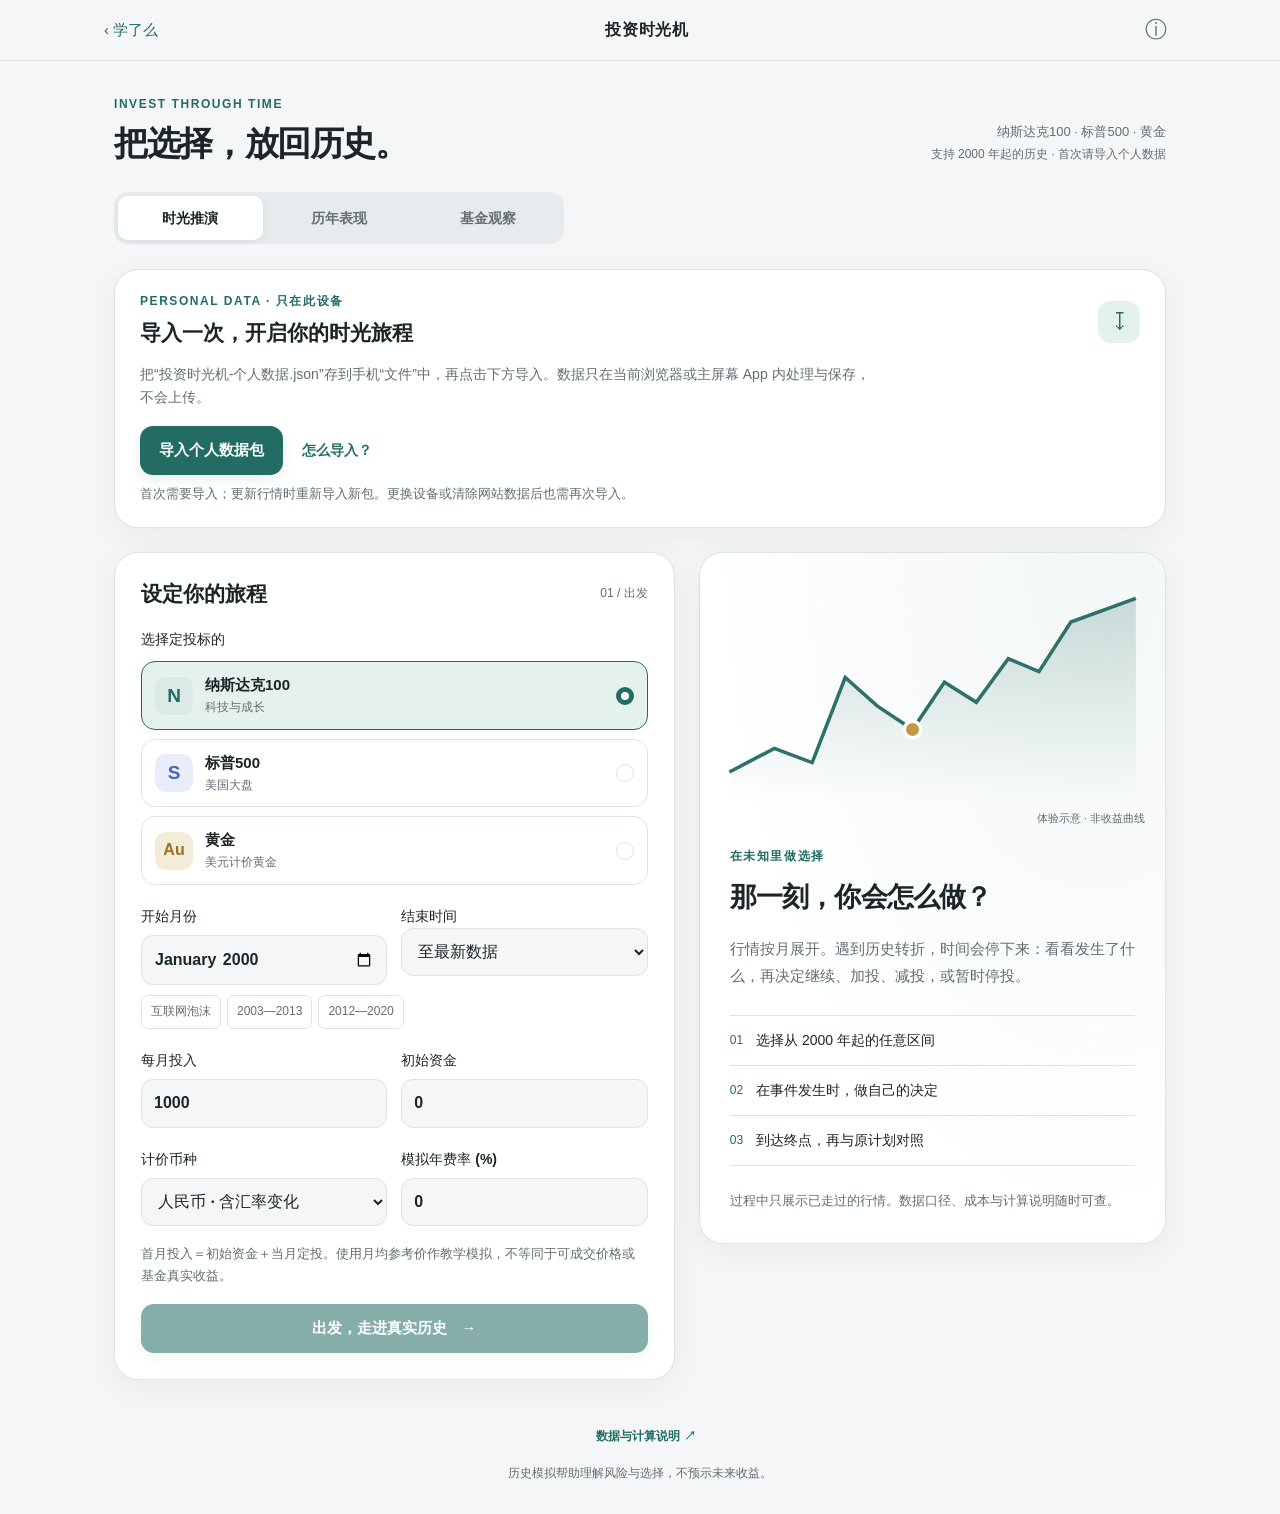
==== invest/index.html @ 9cbecaff "feat: add private-data investment time machine" ====
<!doctype html>
<html lang="zh-CN">
<head>
  <meta charset="utf-8">
  <meta name="viewport" content="width=device-width,initial-scale=1,viewport-fit=cover">
  <meta name="theme-color" content="#f5f6f8">
  <meta name="description" content="从2000年出发，在纳斯达克100、标普500与黄金的真实历史里，亲自做一次投资选择。">
  <title>投资时光机 · 学了么</title>
  <link rel="icon" href="../icon-192-v2.png">
  <link rel="apple-touch-icon" href="../apple-touch-icon-v2.png">
  <link rel="manifest" href="../manifest.webmanifest?v=3.0">
  <link rel="stylesheet" href="./invest.css?v=3.0">
</head>
<body>
  <header class="topbar"><div class="topbar-inner"><a class="back" href="../#/" aria-label="返回学了么首页">‹ 学了么</a><span class="wordmark">投资时光机</span><button class="icon-button" id="method-button" aria-label="查看数据与计算说明">ⓘ</button></div></header>
  <main class="workspace">
    <div class="intro"><div><p class="eyebrow">INVEST THROUGH TIME</p><h1>把选择，放回历史。</h1></div><p class="intro-copy">纳斯达克100 · 标普500 · 黄金<br><span id="coverage">正在读取历史数据…</span></p></div>
    <nav class="tabs" aria-label="投资工具"><button type="button" class="tab active" data-tab="journey" aria-current="page">时光推演</button><button type="button" class="tab" data-tab="annual">历年表现</button><button type="button" class="tab" data-tab="funds">基金观察</button></nav>
    <section class="surface import-card" id="import-card" aria-labelledby="import-title">
      <div class="import-heading"><div><p class="eyebrow">PERSONAL DATA · 只在此设备</p><h2 id="import-title">导入一次，开启你的时光旅程</h2></div><span class="privacy-mark" aria-hidden="true">↧</span></div>
      <p id="import-description">把“投资时光机-个人数据.json”存到手机“文件”中，再点击下方导入。数据只在当前浏览器或主屏幕 App 内处理与保存，不会上传。</p>
      <div class="import-actions"><label class="primary import-label" for="data-file"><span id="import-label">导入个人数据包</span><input id="data-file" type="file" accept=".json,application/json"></label><button class="text-button" id="export-data" type="button" hidden>备份当前数据</button><button class="text-button" id="import-help" type="button">怎么导入？</button></div>
      <p id="import-message" class="field-note" role="status">首次需要导入；更新行情时重新导入新包。更换设备或清除网站数据后也需再次导入。</p>
      <p id="import-error" class="error" role="alert" hidden></p>
    </section>
    <div id="load-status" class="status" role="status">正在检查此设备保存的数据…</div>
    <section id="journey-panel" class="panel" aria-label="时光推演">
      <div class="setup-layout" id="setup-layout">
        <form id="setup-form" class="surface setup">
          <div class="section-heading"><h2>设定你的旅程</h2><span class="small muted">01 / 出发</span></div>
          <fieldset class="asset-field"><legend>选择定投标的</legend><div class="asset-options">
            <label class="asset-choice nasdaq"><input type="radio" name="asset" value="nasdaq" checked><span class="asset-icon">N</span><span><b>纳斯达克100</b><small>科技与成长</small></span><span class="radio-mark"></span></label>
            <label class="asset-choice sp500"><input type="radio" name="asset" value="sp500"><span class="asset-icon">S</span><span><b>标普500</b><small>美国大盘</small></span><span class="radio-mark"></span></label>
            <label class="asset-choice gold"><input type="radio" name="asset" value="gold"><span class="asset-icon">Au</span><span><b>黄金</b><small>美元计价黄金</small></span><span class="radio-mark"></span></label>
          </div></fieldset>
          <div class="date-grid"><label>开始月份<input id="start-month" type="month" value="2000-01" min="2000-01" required></label><div><label for="end-mode">结束时间</label><select id="end-mode"><option value="latest">至最新数据</option><option value="custom">自选结束月份</option></select><label id="custom-end-wrap" class="custom-end" hidden><span class="sr-only">结束月份</span><input id="end-month" type="month" value="2013-12" min="2000-01"></label></div></div>
          <div class="preset-row" aria-label="快速选择历史区间"><button type="button" data-preset="2000-01,2003-12">互联网泡沫</button><button type="button" data-preset="2003-01,2013-12">2003—2013</button><button type="button" data-preset="2012-01,2020-12">2012—2020</button></div>
          <div class="money-grid"><label>每月投入<input id="monthly" type="number" min="0" max="100000000" step="any" value="1000" inputmode="decimal" required></label><label>初始资金<input id="initial" type="number" min="0" max="100000000" step="any" value="0" inputmode="decimal" required></label></div>
          <div class="option-row"><label>计价币种<select id="currency"><option value="CNY">人民币 · 含汇率变化</option><option value="USD">美元</option></select></label><label>模拟年费率 (%)<input id="fee" type="number" min="0" max="10" step="any" value="0" inputmode="decimal"></label></div>
          <p class="field-note">首月投入＝初始资金＋当月定投。使用月均参考价作教学模拟，不等同于可成交价格或基金真实收益。</p>
          <p id="form-error" class="error" role="alert" hidden></p>
          <button id="start-button" class="primary wide" type="submit" disabled><span>出发，走进真实历史</span><span aria-hidden="true">→</span></button>
        </form>
        <aside class="journey-intro surface"><div class="orbit-chart" aria-hidden="true"><svg viewBox="0 0 360 190"><defs><linearGradient id="introFill" x1="0" y1="0" x2="0" y2="1"><stop stop-color="#2e716a" stop-opacity=".22"/><stop offset="1" stop-color="#2e716a" stop-opacity="0"/></linearGradient></defs><path d="M8 160 L46 140 L78 152 L106 80 L133 104 L163 124 L190 84 L217 101 L244 64 L270 75 L297 33 L352 13 L352 185 L8 185Z" fill="url(#introFill)"/><path d="M8 160 L46 140 L78 152 L106 80 L133 104 L163 124 L190 84 L217 101 L244 64 L270 75 L297 33 L352 13" fill="none" stroke="#2e716a" stroke-width="3"/><circle cx="163" cy="124" r="7" fill="#c49745" stroke="#fff" stroke-width="3"/></svg><span>体验示意 · 非收益曲线</span></div><p class="eyebrow">在未知里做选择</p><h2>那一刻，你会怎么做？</h2><p>行情按月展开。遇到历史转折，时间会停下来：看看发生了什么，再决定继续、加投、减投，或暂时停投。</p><div class="intro-steps"><div><span>01</span><p>选择从 2000 年起的任意区间</p></div><div><span>02</span><p>在事件发生时，做自己的决定</p></div><div><span>03</span><p>到达终点，再与原计划对照</p></div></div><p class="field-note">过程中只展示已走过的行情。数据口径、成本与计算说明随时可查。</p></aside>
      </div>
      <section id="playback" hidden aria-label="历史旅程">
        <div class="journey-header"><div><p class="eyebrow" id="journey-label"></p><h2 id="current-month">2000 年 1 月</h2><p class="muted" id="journey-range"></p></div><button class="text-button" id="restart-button">重新设定</button></div>
        <div class="metrics" id="journey-metrics"></div>
        <div class="surface chart-surface"><div class="chart-heading"><h3>你的资产旅程</h3><div class="chart-legend"><span class="legend-value">账户资产</span><span class="legend-capital">累计投入</span><span class="legend-baseline" id="baseline-legend" hidden>原计划资产</span></div></div><div id="journey-chart" class="chart" role="img" aria-label="资产变化曲线"></div><div class="play-progress"><div id="progress-bar"></div></div><div class="play-controls"><div class="control-buttons"><button class="primary" id="play-button">暂停</button><button class="secondary" id="next-event-button">到下一节点</button><button class="secondary" id="adjust-button">调整月投</button></div><label class="speed-label">速度<select id="speed"><option value="650">1×</option><option value="220">3×</option><option value="70">10×</option></select></label></div><p class="field-note" id="play-note" aria-live="polite"></p></div>
        <div id="decision-log" class="decision-log" hidden></div>
        <div id="results" hidden></div>
      </section>
    </section>
    <section id="annual-panel" class="panel" hidden aria-label="历年表现"><div class="surface annual-surface"><div class="section-heading"><div><p class="eyebrow">THE LONG VIEW</p><h2>三种资产，放在一起看</h2></div><label>计价<select id="annual-currency"><option value="CNY">人民币</option><option value="USD">美元</option></select></label></div><p class="muted">年度价格变化，不含定投入金。人民币口径同时反映资产价格和汇率变化。</p><div id="annual-chart" class="annual-chart"></div><div id="annual-table" class="table-wrap"></div></div></section>
    <section id="funds-panel" class="panel" hidden aria-label="基金观察"><div class="section-heading"><div><p class="eyebrow">QDII WATCH</p><h2>先看清楚，再做选择</h2></div></div><p class="muted">个人数据包内的基金快照，不是实时查询。点击基金名称可打开天天基金核对最新状态。黄金推演采用金价，不等同于任何黄金基金。</p><p id="fund-status" class="data-stamp"></p><div class="fund-controls"><label class="sr-only" for="fund-search">搜索基金名称或代码</label><input id="fund-search" type="search" placeholder="搜索基金名称或代码"><label class="sr-only" for="fund-index">跟踪指数</label><select id="fund-index"><option value="all">全部指数</option><option value="nasdaq">纳斯达克100</option><option value="sp500">标普500</option></select><label class="sr-only" for="fund-state">申购状态</label><select id="fund-state"><option value="all">全部状态</option><option value="open">可申购</option><option value="paused">暂停申购</option></select></div><div id="fund-list"></div><p class="field-note">限额可能因销售渠道与份额类别不同而异，实际以基金公司公告和下单页面为准。申购费为页面展示费率，不包含管理费、托管费、销售服务费等全部成本。</p></section>
    <footer class="data-footer"><span id="data-stamp"></span><button class="text-button" id="footer-method">数据与计算说明 ↗</button><p>历史模拟帮助理解风险与选择，不预示未来收益。</p></footer>
  </main>
  <dialog id="event-dialog" class="event-dialog" aria-labelledby="event-title">
    <div class="dialog-inner">
      <button class="dialog-close" id="event-close" aria-label="关闭并保持暂停">×</button>
      <div class="event-scroll"><p class="eyebrow" id="event-date"></p><h2 id="event-title"></h2><div id="event-content"></div><div class="event-stats" id="event-stats"></div><p class="decision-question" id="event-question"></p></div>
      <form id="adjust-form" hidden><label>之后每月投入<span class="input-with-unit"><input id="adjust-amount" type="number" min="0" max="100000000" step="any" inputmode="decimal" required><span id="adjust-unit">元</span></span></label><p class="field-note" id="adjust-effective"></p><p id="adjust-error" class="error" role="alert" hidden></p><button class="primary wide" type="submit">确认调整，继续旅程</button></form>
      <div class="dialog-actions" id="event-actions"><button class="primary" id="event-continue">看看接下来会怎样</button><button class="secondary" id="event-adjust">调整后续月投金额</button></div>
    </div>
  </dialog>
  <dialog id="method-dialog" class="method-dialog" aria-labelledby="method-title"><div class="dialog-inner"><button class="dialog-close" id="method-close" aria-label="关闭说明">×</button><p class="eyebrow">透明的数字，才有参考价值</p><h2 id="method-title">数据与计算说明</h2><div id="method-content"></div></div></dialog>
  <script src="./engine.js?v=3.0"></script><script src="./data-store.js?v=3.0"></script><script src="./events.js?v=3.0"></script><script src="./invest.js?v=3.0"></script>
  <script>if('serviceWorker' in navigator){navigator.serviceWorker.register('../sw.js?v=13').catch(function(){});}</script>
</body>
</html>
---- invest/invest.css ----
:root{color-scheme:light dark;--bg:#f5f6f8;--card:#fff;--ink:#1c2527;--muted:#626e73;--line:#dde3e5;--soft:#edf2f2;--teal:#226c64;--teal-soft:#e5f1ed;--blue:#4164c1;--gold:#99711f;--negative:#b44242;--shadow:0 8px 32px #233d4310;--radius:24px}
*{box-sizing:border-box}body{margin:0;background:var(--bg);color:var(--ink);font:16px/1.65 -apple-system,BlinkMacSystemFont,"PingFang SC","Microsoft YaHei",sans-serif;-webkit-font-smoothing:antialiased}h1,h2,h3,p{margin:0}button,input,select{font:inherit}button,a,input,select{-webkit-tap-highlight-color:transparent}button,a{touch-action:manipulation}button{cursor:pointer}button:disabled{cursor:wait;opacity:.55}a{color:var(--teal)}button:focus-visible,a:focus-visible{outline:3px solid #71aaa3;outline-offset:4px}input,select{color:var(--ink);width:100%;min-height:48px;background:var(--bg);border:1px solid var(--line);border-radius:12px;padding:10px 12px;min-width:0}input:focus,select:focus{outline:2px solid var(--teal);outline-offset:1px}label{display:block;font-size:14px;font-weight:550}label input,label select{margin-top:7px}fieldset{border:0;margin:0;padding:0;min-width:0}legend{padding:0;font-size:14px;margin-bottom:10px}button{border:0}button.primary,.primary{background:var(--teal);color:white;box-shadow:0 4px 12px #226c6420;border:1px solid transparent}.primary,.secondary{border-radius:13px;min-height:48px;padding:11px 18px;font-weight:600;font-size:15px}.secondary{background:var(--card);border:1px solid var(--line);color:var(--ink)}.primary:hover{filter:brightness(1.07)}.primary:active,.secondary:active{transform:scale(.98)}.wide{width:100%;display:flex;justify-content:center;gap:14px;align-items:center}.muted{color:var(--muted)}.small{font-size:12px}.eyebrow{font-size:12px;letter-spacing:.13em;color:var(--teal);font-weight:650}.field-note{font-size:13px;color:var(--muted);line-height:1.7}.text-button{padding:8px 4px;background:none;color:var(--teal);font-size:14px;font-weight:600;min-height:44px}.status{padding:12px 0;color:var(--muted)}.error{color:var(--negative);font-size:14px;margin:10px 0}[hidden]{display:none!important}.sr-only{position:absolute;width:1px;height:1px;margin:-1px;overflow:hidden;clip:rect(0,0,0,0);white-space:nowrap}
.topbar{position:sticky;top:0;z-index:30;background:color-mix(in srgb,var(--bg) 85%,transparent);backdrop-filter:blur(20px);-webkit-backdrop-filter:blur(20px);border-bottom:1px solid var(--line);padding-top:env(safe-area-inset-top)}.topbar-inner{max-width:1120px;height:60px;display:flex;align-items:center;justify-content:space-between;margin:auto;padding:0 24px}.back{text-decoration:none;font-size:15px}.wordmark{font-size:16px;font-weight:650;letter-spacing:.04em}.icon-button{width:40px;height:40px;color:var(--muted);background:none;font-size:22px}.workspace{max-width:1100px;padding:34px 24px calc(30px + env(safe-area-inset-bottom));margin:auto}.intro{display:flex;justify-content:space-between;align-items:end;gap:18px;margin-bottom:28px}.intro h1{font-size:34px;line-height:1.25;letter-spacing:-.04em;margin-top:7px;font-weight:650}.intro-copy{font-size:13px;color:var(--muted);text-align:right}.intro-copy span{font-size:12px}.tabs{display:flex;padding:4px;gap:4px;border-radius:14px;background:#e7ebed;max-width:450px;margin-bottom:25px}.tab{flex:1;white-space:nowrap;border-radius:10px;background:none;color:var(--muted);padding:9px 15px;min-height:44px;font-size:14px;font-weight:600}.tab.active{background:var(--card);color:var(--ink);box-shadow:0 2px 7px #1b353511}.surface{background:var(--card);border:1px solid var(--line);border-radius:var(--radius);box-shadow:var(--shadow)}.setup-layout{display:grid;grid-template-columns:1.2fr 1fr;gap:24px;align-items:start}.setup{padding:26px}.section-heading{display:flex;align-items:center;justify-content:space-between;gap:16px;margin-bottom:20px}.section-heading h2{font-size:21px;line-height:1.4;font-weight:650}.asset-options{display:grid;gap:9px}.asset-choice{position:relative;display:flex;align-items:center;gap:12px;padding:11px 13px;border:1px solid var(--line);border-radius:14px;cursor:pointer;min-height:68px;background:var(--card)}.asset-choice input{position:absolute;opacity:0;width:1px;height:1px}.asset-choice:has(input:checked){background:var(--teal-soft);border-color:var(--teal)}.asset-choice:has(input:focus-visible){outline:2px solid var(--teal);outline-offset:2px}.asset-icon{width:38px;height:38px;flex:0 0 38px;border-radius:11px;display:grid;place-items:center;color:var(--teal);background:#dceae6;font-size:19px;font-weight:700}.sp500 .asset-icon{background:#e9edf9;color:var(--blue)}.gold .asset-icon{background:#f3ecd8;color:var(--gold);font-size:16px}.asset-choice b{display:block;font-size:15px}.asset-choice small{display:block;font-size:12px;color:var(--muted);font-weight:400}.radio-mark{margin-left:auto;width:18px;height:18px;border:1px solid var(--line);border-radius:50%}.asset-choice:has(input:checked) .radio-mark{border:5px solid var(--teal);background:var(--card)}.date-grid,.money-grid,.option-row{display:grid;grid-template-columns:1fr 1fr;gap:14px;margin-top:20px}.custom-end{margin-top:7px}.custom-end input{margin:0}.preset-row{display:flex;gap:6px;flex-wrap:wrap;margin-top:10px}.preset-row button{border-radius:7px;font-size:12px;color:var(--muted);border:1px solid var(--line);padding:6px 9px;background:var(--card);min-height:32px}.setup .field-note{margin:17px 0}.journey-intro{padding:30px;background:radial-gradient(ellipse at 85% 0,#dae9e557,transparent 70%),var(--card);overflow:hidden}.orbit-chart{margin:0 -10px 20px}.orbit-chart svg{display:block;width:100%}.orbit-chart span{font-size:11px;color:var(--muted);display:block;text-align:right;margin-top:2px}.journey-intro h2{font-size:27px;margin:8px 0 15px;letter-spacing:-.03em}.journey-intro>p:not(.eyebrow):not(.field-note){color:var(--muted);font-size:15px;line-height:1.85}.intro-steps{margin:25px 0 24px;border-top:1px solid var(--line)}.intro-steps>div{display:flex;gap:13px;align-items:center;padding:13px 0;border-bottom:1px solid var(--line);font-size:14px}.intro-steps span{font-size:12px;color:var(--teal);font-variant-numeric:tabular-nums}
.journey-header{display:flex;align-items:center;justify-content:space-between;gap:16px;margin:0 0 24px}.journey-header h2{font-size:32px;letter-spacing:-.03em;line-height:1.5;font-variant-numeric:tabular-nums}.journey-header .muted{font-size:13px}.metrics{display:grid;grid-template-columns:repeat(4,1fr);gap:14px;margin-bottom:20px}.metric{background:var(--card);border:1px solid var(--line);border-radius:18px;padding:17px 20px;min-width:0}.metric dt{font-size:13px;color:var(--muted);margin-bottom:7px}.metric dd{font-size:24px;font-weight:600;line-height:1.25;margin:0;letter-spacing:-.04em;font-variant-numeric:tabular-nums;overflow-wrap:anywhere}.metric small{display:block;font-size:12px;font-weight:400;color:var(--muted);margin-top:6px}.metric{margin:0}.positive{color:var(--teal)}.negative{color:var(--negative)}.chart-surface{padding:24px}.chart-heading{display:flex;justify-content:space-between;gap:15px;align-items:center;margin-bottom:15px}.chart-heading h3{font-size:17px}.chart-legend{display:flex;gap:14px;flex-wrap:wrap;font-size:12px;color:var(--muted)}.chart-legend span:before{content:"";display:inline-block;width:12px;height:3px;background:var(--teal);vertical-align:middle;margin-right:5px;border-radius:3px}.chart-legend .legend-capital:before{background:#b6bec4}.chart-legend .legend-baseline:before{background:#b18a39}.chart{width:100%;min-height:250px}.chart svg{display:block;width:100%;height:auto;overflow:visible}.chart text{font-family:inherit;fill:var(--muted);font-size:12px}.chart .grid{stroke:var(--line);stroke-width:1}.play-progress{height:4px;background:var(--soft);border-radius:4px;overflow:hidden;margin:16px 0 20px}.play-progress div{height:100%;background:var(--teal);transition:width .15s}.play-controls{display:flex;justify-content:space-between;align-items:center;gap:12px}.control-buttons{display:flex;gap:8px;flex-wrap:wrap}.speed-label{display:flex;align-items:center;gap:7px;font-size:12px;white-space:nowrap}.speed-label select{width:77px;margin:0;min-height:40px;padding:7px 8px;font-size:13px}.chart-surface>.field-note{margin-top:16px}.decision-log{padding:20px 4px}.decision-log h3{font-size:15px;margin-bottom:8px}.decision-log ul{margin:0;padding-left:20px;color:var(--muted);font-size:14px}.result-header{margin:36px 0 20px}.result-header h2{font-size:26px;margin-top:5px}.result-card{padding:24px;margin-top:18px}.result-card h3{font-size:18px;margin-bottom:8px}.table-wrap{overflow-x:auto;-webkit-overflow-scrolling:touch}table{border-collapse:collapse;width:100%;font-size:14px;text-align:right;font-variant-numeric:tabular-nums}th,td{padding:13px 10px;border-bottom:1px solid var(--line);white-space:nowrap}th{font-weight:500;color:var(--muted);font-size:12px}th:first-child,td:first-child{text-align:left}td:first-child{font-weight:550}.result-card>p{font-size:14px;color:var(--muted);line-height:1.8}.event-review{margin-top:25px}.event-review details{padding:15px 0;border-top:1px solid var(--line)}.event-review summary{cursor:pointer;font-size:15px;font-weight:550}.event-review p{font-size:14px;color:var(--muted);margin:10px 0}.event-review a{font-size:13px}.annual-surface{padding:25px}.annual-surface .section-heading label{width:120px;flex-shrink:0}.annual-surface>.muted{font-size:14px}.annual-chart{display:flex;gap:3px;align-items:center;height:180px;margin:30px 0 5px;overflow:hidden}.annual-group{flex:1;display:flex;height:100%;gap:1px;align-items:center;position:relative;min-width:0}.annual-group:before{content:"";height:1px;background:var(--line);width:100%;position:absolute;top:50%}.annual-bar{flex:1;position:relative;align-self:center;min-height:1px;max-height:50%;background:var(--teal);border-radius:2px}.annual-bar.sp500{background:var(--blue)}.annual-bar.gold{background:#ba9140}.annual-year-label{font-size:10px;position:absolute;bottom:0;left:0;color:var(--muted)}.annual-table-legend{display:flex;gap:16px;margin:15px 0;font-size:12px}.annual-table-legend i{display:inline-block;width:8px;height:8px;margin-right:5px;border-radius:2px}.fund-controls{display:grid;grid-template-columns:1fr 170px 150px;gap:12px;margin:20px 0}.data-stamp{font-size:13px;color:var(--muted);margin:12px 0}.fund-card{padding:20px;margin-bottom:12px}.fund-title{display:flex;align-items:start;justify-content:space-between;gap:15px}.fund-title h3{font-size:16px;line-height:1.6}.fund-title a{text-decoration:none}.fund-code{font-size:12px;color:var(--muted);letter-spacing:.05em}.fund-badge{padding:4px 9px;border-radius:6px;background:var(--teal-soft);color:var(--teal);white-space:nowrap;font-size:12px}.fund-badge.paused{background:var(--soft);color:var(--muted)}.fund-fields{display:grid;grid-template-columns:repeat(4,1fr);gap:12px;margin-top:16px}.fund-fields dt{font-size:12px;color:var(--muted)}.fund-fields dd{margin:5px 0 0;font-size:15px;font-weight:550}.fund-fields dl{margin:0}.fund-change{font-size:12px;color:var(--gold);margin-top:12px}.fund-card details{border-top:1px solid var(--line);margin-top:16px;padding-top:12px;font-size:13px;color:var(--muted)}.fund-card summary{cursor:pointer}.fund-card details p{margin-top:8px}.data-footer{font-size:12px;color:var(--muted);margin-top:35px;text-align:center}.data-footer .text-button{font-size:12px;margin-left:12px}.data-footer p{margin-top:5px}.empty{padding:28px;text-align:center;color:var(--muted)}
dialog{color:var(--ink);background:var(--card);border:1px solid var(--line);border-radius:28px;width:calc(100% - 32px);max-width:620px;max-height:calc(100dvh - 48px);padding:0;box-shadow:0 30px 100px #0004}dialog::backdrop{background:#15262765;backdrop-filter:blur(9px);-webkit-backdrop-filter:blur(9px)}.dialog-inner{padding:35px;position:relative}.dialog-close{position:absolute;right:14px;top:12px;width:38px;height:38px;display:grid;place-items:center;border-radius:50%;background:var(--soft);color:var(--muted);font-size:25px;line-height:1}.dialog-inner>.eyebrow{padding-right:25px}.dialog-inner h2{font-size:28px;line-height:1.35;margin:12px 0 22px;letter-spacing:-.02em}.dialog-inner h3{font-size:15px;color:var(--teal);margin:18px 0 6px}.dialog-inner p{font-size:15px;line-height:1.85}.event-stats{display:grid;grid-template-columns:repeat(3,1fr);gap:9px;margin:23px 0 18px}.event-stat{background:var(--bg);border:1px solid var(--line);border-radius:12px;padding:12px}.event-stat span{display:block;color:var(--muted);font-size:12px}.event-stat b{display:block;margin-top:5px;font-size:18px;font-weight:600;overflow-wrap:anywhere}.dialog-inner .decision-question{font-size:14px;color:var(--muted);border-left:3px solid #b59451;padding-left:13px;margin:15px 0 23px}.dialog-actions{display:grid;gap:10px;grid-template-columns:1fr 1fr}.dialog-actions button{font-size:14px;padding:12px 9px}.input-with-unit{position:relative;display:block}.input-with-unit input{padding-right:50px}.input-with-unit>span{position:absolute;right:13px;top:18px;color:var(--muted)}#adjust-form .field-note{font-size:13px;margin:12px 0}.method-dialog{max-width:680px}.method-dialog p,.method-dialog li{font-size:14px;color:var(--muted)}.method-dialog ul{padding-left:20px}.method-dialog a{overflow-wrap:anywhere}.method-dialog h3{margin-top:25px}.method-dialog .sources{margin-top:12px}
@media(max-width:760px){.setup-layout{grid-template-columns:1fr}.journey-intro{display:none}.workspace{padding:24px 16px 30px}.intro{align-items:start}.intro h1{font-size:29px}.intro-copy{display:none}.tabs{max-width:none;margin-bottom:22px}.setup{padding:22px 18px}.topbar-inner{height:52px;padding:0 16px}.metrics{grid-template-columns:1fr 1fr;gap:10px}.metric{padding:15px}.metric dd{font-size:24px}.chart-surface{padding:20px 14px}.chart-heading{align-items:start;flex-direction:column;gap:7px}.chart{min-height:190px}.play-controls{flex-wrap:wrap}.control-buttons{width:100%;display:grid;grid-template-columns:1fr 1.35fr 1.15fr;gap:6px}.control-buttons button{padding:11px 5px;font-size:14px}.speed-label{margin-left:auto}.journey-header h2{font-size:29px}.journey-header{align-items:start}.journey-header .text-button{white-space:nowrap}.dialog-inner{padding:30px 21px 23px}.dialog-inner h2{font-size:25px}.dialog-inner p{font-size:15px}.event-stats{gap:6px}.event-stat{padding:10px 8px}.event-stat b{font-size:17px}.dialog-actions{grid-template-columns:1fr}.event-dialog{max-height:calc(100dvh - 32px);border-radius:24px}.annual-surface{padding:20px 14px}.annual-surface .section-heading{gap:10px}.annual-surface h2{font-size:20px}.annual-surface .section-heading label{width:93px}.fund-controls{grid-template-columns:1fr 1fr;gap:8px}.fund-controls input{grid-column:1/-1}.fund-card{padding:17px}.fund-fields{grid-template-columns:1fr 1fr;gap:13px}.fund-title h3{font-size:15px}.result-card{padding:20px 16px}.result-header h2{font-size:24px}}
@media(max-width:360px){.workspace{padding-inline:12px}.setup{padding:18px 14px}.option-row{grid-template-columns:1fr}.date-grid,.money-grid{gap:9px}.tab{padding-inline:9px}.metric dd{font-size:21px}.event-stat b{font-size:15px}}
@media(prefers-color-scheme:dark){:root{--bg:#13181c;--card:#1d252a;--ink:#e8eef0;--muted:#a1b0b8;--line:#34414a;--soft:#29353c;--teal:#73bfb0;--teal-soft:#263f3b;--blue:#92aafa;--gold:#e1bc70;--negative:#ee9595;--shadow:0 8px 32px #0002}.tabs{background:#0f1519}.primary,button.primary{color:#102722;background:#8bcebf}.asset-icon{background:#294940;color:#a7dacb}.sp500 .asset-icon{background:#2c3858;color:#adc0ff}.gold .asset-icon{background:#493f28;color:#e7c578}.journey-intro{background:radial-gradient(ellipse at 80% 0,#294139,transparent 75%),var(--card)}.annual-bar.gold{background:#d5b065}.legend-value:before{background:var(--teal)}}
@media(prefers-reduced-motion:reduce){*,*:before,*:after{scroll-behavior:auto!important;transition:none!important;animation:none!important}}
/* 本地数据入口与图表的实际数据布局。输入保持16px，避免iPhone自动放大。 */
input,select{font-size:16px}.import-card{padding:22px 25px;margin-bottom:24px}.import-heading{display:flex;align-items:center;justify-content:space-between;gap:15px;margin-bottom:12px}.import-heading h2{font-size:21px;margin-top:4px}.privacy-mark{width:42px;height:42px;background:var(--teal-soft);color:var(--teal);border-radius:13px;display:grid;place-items:center;font-size:24px}.import-card>p:not(.field-note):not(.error){font-size:14px;color:var(--muted);max-width:740px}.import-actions{display:flex;gap:15px;align-items:center;flex-wrap:wrap;margin:17px 0 8px}.import-label{cursor:pointer;position:relative;overflow:hidden;display:inline-flex;align-items:center;justify-content:center}.import-label input{position:absolute;inset:0;opacity:0;cursor:pointer;width:100%;height:100%;margin:0}.import-label:focus-within{outline:3px solid #71aaa3;outline-offset:3px}.import-card.loaded{display:grid;grid-template-columns:1fr auto;align-items:center;padding:15px 22px;gap:2px 18px}.loaded .import-heading{margin:0}.loaded .import-heading h2{font-size:16px}.loaded .privacy-mark{display:none}.loaded .import-actions{margin:0;gap:12px}.loaded .import-label{min-height:38px;padding:7px 13px;font-size:13px}.loaded .field-note,.loaded .error{grid-column:1/-1}.loaded .eyebrow{font-size:10px}.loaded #import-help{font-size:12px}.annual-chart{display:block;height:auto;overflow:visible;margin:20px 0}.annual-bars{display:flex;height:200px;gap:5px}.annual-group{display:flex;flex:1;flex-direction:column;gap:0;height:100%;min-width:0}.annual-group:before{display:none}.annual-track{position:relative;width:100%;height:170px}.annual-track:before{content:'';position:absolute;left:0;right:0;top:50%;border-top:1px solid var(--line)}.annual-bar{position:absolute;width:21%;min-height:1px;max-height:50%;border-radius:2px;transform:none;display:block;background:#3478b6}.annual-bar.sp500{background:#287970}.annual-bar.gold{background:#b48836}.annual-group small{font-size:11px;color:var(--muted);margin-top:6px}.annual-table-legend{flex-wrap:wrap;gap:7px 16px}.table-wrap caption{text-align:left;font-size:12px;color:var(--muted);padding:10px}.decision-log p,.decision-log small{font-size:13px;color:var(--muted)}#playback{scroll-margin-top:80px}.event-dialog .field-note{font-size:12px}.event-dialog .field-note a{overflow-wrap:anywhere}.input-with-unit input{padding-right:90px}
@media(max-width:760px){.import-card{padding:20px 18px}.import-heading h2{font-size:19px}.import-card.loaded{display:block;padding:14px 17px}.loaded .import-actions{margin:8px 0 2px}.loaded .import-label{min-height:40px}.loaded .import-heading h2{font-size:16px}.loaded .field-note{font-size:12px}.privacy-mark{display:none}.import-actions{gap:9px}.import-actions .text-button{font-size:13px}.annual-table-legend{font-size:11px}.annual-bars{gap:3px}.annual-group small{font-size:10px}.chart text{font-size:16px}.chart svg{min-height:190px}.result-card .table-wrap{margin:0 -6px}.result-card .table-wrap th,.result-card .table-wrap td{padding-inline:8px}}
.event-dialog{overflow:hidden}.event-dialog .dialog-inner{display:flex;flex-direction:column;max-height:calc(100dvh - 50px);overflow:hidden}.event-scroll{overflow-y:auto;min-height:0;overscroll-behavior:contain;padding-right:3px}.event-scroll>.eyebrow{padding-right:30px}.event-dialog .dialog-close{z-index:1}.event-dialog .dialog-actions{flex-shrink:0;margin-top:15px;padding-top:12px;border-top:1px solid var(--line)}.event-dialog #adjust-form{flex-shrink:0;border-top:1px solid var(--line);padding-top:15px;margin-top:10px;max-height:60dvh;overflow:auto}
@media(max-width:760px){.event-dialog .dialog-inner{max-height:calc(100dvh - 34px)}.event-dialog .dialog-actions{margin-top:10px;padding-top:10px}.event-dialog .decision-question{margin-bottom:8px}}
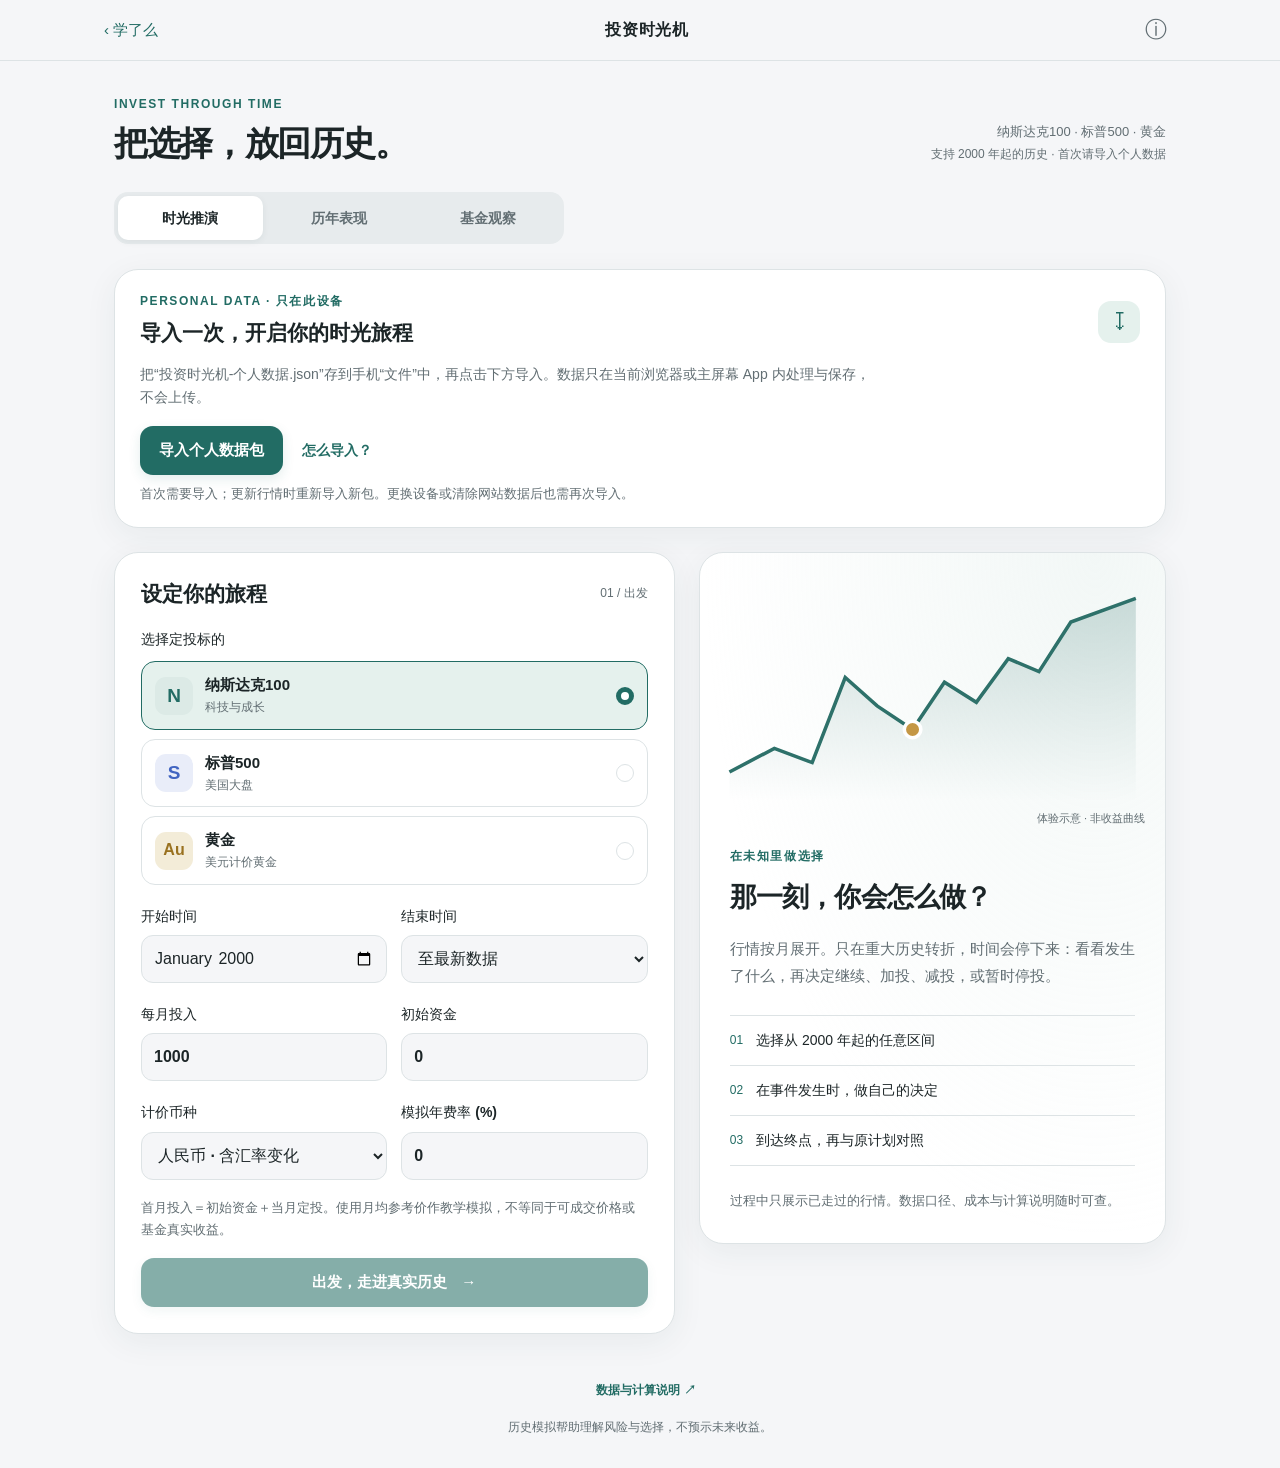
==== commit 223a50d8: "fix: 投资时光机手机布局与推演节奏 (v3.1) Fix native month input overflow and pointer focus ring, remove presets, u" ====
--- a/invest/index.html
+++ b/invest/index.html
@@ -8,8 +8,8 @@
   <title>投资时光机 · 学了么</title>
   <link rel="icon" href="../icon-192-v2.png">
   <link rel="apple-touch-icon" href="../apple-touch-icon-v2.png">
-  <link rel="manifest" href="../manifest.webmanifest?v=3.0">
-  <link rel="stylesheet" href="./invest.css?v=3.0">
+  <link rel="manifest" href="../manifest.webmanifest?v=3.1">
+  <link rel="stylesheet" href="./invest.css?v=3.1">
 </head>
 <body>
   <header class="topbar"><div class="topbar-inner"><a class="back" href="../#/" aria-label="返回学了么首页">‹ 学了么</a><span class="wordmark">投资时光机</span><button class="icon-button" id="method-button" aria-label="查看数据与计算说明">ⓘ</button></div></header>
@@ -33,20 +33,22 @@
             <label class="asset-choice sp500"><input type="radio" name="asset" value="sp500"><span class="asset-icon">S</span><span><b>标普500</b><small>美国大盘</small></span><span class="radio-mark"></span></label>
             <label class="asset-choice gold"><input type="radio" name="asset" value="gold"><span class="asset-icon">Au</span><span><b>黄金</b><small>美元计价黄金</small></span><span class="radio-mark"></span></label>
           </div></fieldset>
-          <div class="date-grid"><label>开始月份<input id="start-month" type="month" value="2000-01" min="2000-01" required></label><div><label for="end-mode">结束时间</label><select id="end-mode"><option value="latest">至最新数据</option><option value="custom">自选结束月份</option></select><label id="custom-end-wrap" class="custom-end" hidden><span class="sr-only">结束月份</span><input id="end-month" type="month" value="2013-12" min="2000-01"></label></div></div>
-          <div class="preset-row" aria-label="快速选择历史区间"><button type="button" data-preset="2000-01,2003-12">互联网泡沫</button><button type="button" data-preset="2003-01,2013-12">2003—2013</button><button type="button" data-preset="2012-01,2020-12">2012—2020</button></div>
+          <div class="date-grid">
+            <div class="date-field"><label for="start-month">开始时间</label><input id="start-month" type="month" value="2000-01" min="2000-01" required></div>
+            <div class="date-field"><label for="end-mode">结束时间</label><select id="end-mode"><option value="latest">至最新数据</option><option value="custom">自选结束月份</option></select><label id="custom-end-wrap" class="custom-end" hidden><span class="sr-only">结束月份</span><input id="end-month" type="month" value="2013-12" min="2000-01"></label></div>
+          </div>
           <div class="money-grid"><label>每月投入<input id="monthly" type="number" min="0" max="100000000" step="any" value="1000" inputmode="decimal" required></label><label>初始资金<input id="initial" type="number" min="0" max="100000000" step="any" value="0" inputmode="decimal" required></label></div>
           <div class="option-row"><label>计价币种<select id="currency"><option value="CNY">人民币 · 含汇率变化</option><option value="USD">美元</option></select></label><label>模拟年费率 (%)<input id="fee" type="number" min="0" max="10" step="any" value="0" inputmode="decimal"></label></div>
           <p class="field-note">首月投入＝初始资金＋当月定投。使用月均参考价作教学模拟，不等同于可成交价格或基金真实收益。</p>
           <p id="form-error" class="error" role="alert" hidden></p>
           <button id="start-button" class="primary wide" type="submit" disabled><span>出发，走进真实历史</span><span aria-hidden="true">→</span></button>
         </form>
-        <aside class="journey-intro surface"><div class="orbit-chart" aria-hidden="true"><svg viewBox="0 0 360 190"><defs><linearGradient id="introFill" x1="0" y1="0" x2="0" y2="1"><stop stop-color="#2e716a" stop-opacity=".22"/><stop offset="1" stop-color="#2e716a" stop-opacity="0"/></linearGradient></defs><path d="M8 160 L46 140 L78 152 L106 80 L133 104 L163 124 L190 84 L217 101 L244 64 L270 75 L297 33 L352 13 L352 185 L8 185Z" fill="url(#introFill)"/><path d="M8 160 L46 140 L78 152 L106 80 L133 104 L163 124 L190 84 L217 101 L244 64 L270 75 L297 33 L352 13" fill="none" stroke="#2e716a" stroke-width="3"/><circle cx="163" cy="124" r="7" fill="#c49745" stroke="#fff" stroke-width="3"/></svg><span>体验示意 · 非收益曲线</span></div><p class="eyebrow">在未知里做选择</p><h2>那一刻，你会怎么做？</h2><p>行情按月展开。遇到历史转折，时间会停下来：看看发生了什么，再决定继续、加投、减投，或暂时停投。</p><div class="intro-steps"><div><span>01</span><p>选择从 2000 年起的任意区间</p></div><div><span>02</span><p>在事件发生时，做自己的决定</p></div><div><span>03</span><p>到达终点，再与原计划对照</p></div></div><p class="field-note">过程中只展示已走过的行情。数据口径、成本与计算说明随时可查。</p></aside>
+        <aside class="journey-intro surface"><div class="orbit-chart" aria-hidden="true"><svg viewBox="0 0 360 190"><defs><linearGradient id="introFill" x1="0" y1="0" x2="0" y2="1"><stop stop-color="#2e716a" stop-opacity=".22"/><stop offset="1" stop-color="#2e716a" stop-opacity="0"/></linearGradient></defs><path d="M8 160 L46 140 L78 152 L106 80 L133 104 L163 124 L190 84 L217 101 L244 64 L270 75 L297 33 L352 13 L352 185 L8 185Z" fill="url(#introFill)"/><path d="M8 160 L46 140 L78 152 L106 80 L133 104 L163 124 L190 84 L217 101 L244 64 L270 75 L297 33 L352 13" fill="none" stroke="#2e716a" stroke-width="3"/><circle cx="163" cy="124" r="7" fill="#c49745" stroke="#fff" stroke-width="3"/></svg><span>体验示意 · 非收益曲线</span></div><p class="eyebrow">在未知里做选择</p><h2>那一刻，你会怎么做？</h2><p>行情按月展开。只在重大历史转折，时间会停下来：看看发生了什么，再决定继续、加投、减投，或暂时停投。</p><div class="intro-steps"><div><span>01</span><p>选择从 2000 年起的任意区间</p></div><div><span>02</span><p>在事件发生时，做自己的决定</p></div><div><span>03</span><p>到达终点，再与原计划对照</p></div></div><p class="field-note">过程中只展示已走过的行情。数据口径、成本与计算说明随时可查。</p></aside>
       </div>
       <section id="playback" hidden aria-label="历史旅程">
         <div class="journey-header"><div><p class="eyebrow" id="journey-label"></p><h2 id="current-month">2000 年 1 月</h2><p class="muted" id="journey-range"></p></div><button class="text-button" id="restart-button">重新设定</button></div>
         <div class="metrics" id="journey-metrics"></div>
-        <div class="surface chart-surface"><div class="chart-heading"><h3>你的资产旅程</h3><div class="chart-legend"><span class="legend-value">账户资产</span><span class="legend-capital">累计投入</span><span class="legend-baseline" id="baseline-legend" hidden>原计划资产</span></div></div><div id="journey-chart" class="chart" role="img" aria-label="资产变化曲线"></div><div class="play-progress"><div id="progress-bar"></div></div><div class="play-controls"><div class="control-buttons"><button class="primary" id="play-button">暂停</button><button class="secondary" id="next-event-button">到下一节点</button><button class="secondary" id="adjust-button">调整月投</button></div><label class="speed-label">速度<select id="speed"><option value="650">1×</option><option value="220">3×</option><option value="70">10×</option></select></label></div><p class="field-note" id="play-note" aria-live="polite"></p></div>
+        <div class="surface chart-surface"><div class="chart-heading"><h3>你的资产旅程</h3><div class="chart-legend"><span class="legend-value">账户资产</span><span class="legend-capital">累计投入</span><span class="legend-baseline" id="baseline-legend" hidden>原计划资产</span></div></div><div id="journey-chart" class="chart" role="img" aria-label="资产变化曲线"></div><div class="play-progress"><div id="progress-bar"></div></div><div class="play-controls"><div class="control-buttons"><button class="primary" id="play-button">暂停</button><button class="secondary" id="next-event-button">到下一节点</button><button class="secondary" id="adjust-button">调整月投</button></div><label class="speed-label">速度<select id="speed"><option value="220">1×</option><option value="44">5×</option></select></label></div><p class="field-note" id="play-note" aria-live="polite"></p></div>
         <div id="decision-log" class="decision-log" hidden></div>
         <div id="results" hidden></div>
       </section>
@@ -64,7 +66,7 @@
     </div>
   </dialog>
   <dialog id="method-dialog" class="method-dialog" aria-labelledby="method-title"><div class="dialog-inner"><button class="dialog-close" id="method-close" aria-label="关闭说明">×</button><p class="eyebrow">透明的数字，才有参考价值</p><h2 id="method-title">数据与计算说明</h2><div id="method-content"></div></div></dialog>
-  <script src="./engine.js?v=3.0"></script><script src="./data-store.js?v=3.0"></script><script src="./events.js?v=3.0"></script><script src="./invest.js?v=3.0"></script>
-  <script>if('serviceWorker' in navigator){navigator.serviceWorker.register('../sw.js?v=13').catch(function(){});}</script>
+  <script src="./engine.js?v=3.1"></script><script src="./data-store.js?v=3.1"></script><script src="./events.js?v=3.1"></script><script src="./invest.js?v=3.1"></script>
+  <script>if('serviceWorker' in navigator){navigator.serviceWorker.register('../sw.js?v=14').catch(function(){});}</script>
 </body>
 </html>
--- a/invest/invest.css
+++ b/invest/invest.css
@@ -1,6 +1,6 @@
 :root{color-scheme:light dark;--bg:#f5f6f8;--card:#fff;--ink:#1c2527;--muted:#626e73;--line:#dde3e5;--soft:#edf2f2;--teal:#226c64;--teal-soft:#e5f1ed;--blue:#4164c1;--gold:#99711f;--negative:#b44242;--shadow:0 8px 32px #233d4310;--radius:24px}
-*{box-sizing:border-box}body{margin:0;background:var(--bg);color:var(--ink);font:16px/1.65 -apple-system,BlinkMacSystemFont,"PingFang SC","Microsoft YaHei",sans-serif;-webkit-font-smoothing:antialiased}h1,h2,h3,p{margin:0}button,input,select{font:inherit}button,a,input,select{-webkit-tap-highlight-color:transparent}button,a{touch-action:manipulation}button{cursor:pointer}button:disabled{cursor:wait;opacity:.55}a{color:var(--teal)}button:focus-visible,a:focus-visible{outline:3px solid #71aaa3;outline-offset:4px}input,select{color:var(--ink);width:100%;min-height:48px;background:var(--bg);border:1px solid var(--line);border-radius:12px;padding:10px 12px;min-width:0}input:focus,select:focus{outline:2px solid var(--teal);outline-offset:1px}label{display:block;font-size:14px;font-weight:550}label input,label select{margin-top:7px}fieldset{border:0;margin:0;padding:0;min-width:0}legend{padding:0;font-size:14px;margin-bottom:10px}button{border:0}button.primary,.primary{background:var(--teal);color:white;box-shadow:0 4px 12px #226c6420;border:1px solid transparent}.primary,.secondary{border-radius:13px;min-height:48px;padding:11px 18px;font-weight:600;font-size:15px}.secondary{background:var(--card);border:1px solid var(--line);color:var(--ink)}.primary:hover{filter:brightness(1.07)}.primary:active,.secondary:active{transform:scale(.98)}.wide{width:100%;display:flex;justify-content:center;gap:14px;align-items:center}.muted{color:var(--muted)}.small{font-size:12px}.eyebrow{font-size:12px;letter-spacing:.13em;color:var(--teal);font-weight:650}.field-note{font-size:13px;color:var(--muted);line-height:1.7}.text-button{padding:8px 4px;background:none;color:var(--teal);font-size:14px;font-weight:600;min-height:44px}.status{padding:12px 0;color:var(--muted)}.error{color:var(--negative);font-size:14px;margin:10px 0}[hidden]{display:none!important}.sr-only{position:absolute;width:1px;height:1px;margin:-1px;overflow:hidden;clip:rect(0,0,0,0);white-space:nowrap}
-.topbar{position:sticky;top:0;z-index:30;background:color-mix(in srgb,var(--bg) 85%,transparent);backdrop-filter:blur(20px);-webkit-backdrop-filter:blur(20px);border-bottom:1px solid var(--line);padding-top:env(safe-area-inset-top)}.topbar-inner{max-width:1120px;height:60px;display:flex;align-items:center;justify-content:space-between;margin:auto;padding:0 24px}.back{text-decoration:none;font-size:15px}.wordmark{font-size:16px;font-weight:650;letter-spacing:.04em}.icon-button{width:40px;height:40px;color:var(--muted);background:none;font-size:22px}.workspace{max-width:1100px;padding:34px 24px calc(30px + env(safe-area-inset-bottom));margin:auto}.intro{display:flex;justify-content:space-between;align-items:end;gap:18px;margin-bottom:28px}.intro h1{font-size:34px;line-height:1.25;letter-spacing:-.04em;margin-top:7px;font-weight:650}.intro-copy{font-size:13px;color:var(--muted);text-align:right}.intro-copy span{font-size:12px}.tabs{display:flex;padding:4px;gap:4px;border-radius:14px;background:#e7ebed;max-width:450px;margin-bottom:25px}.tab{flex:1;white-space:nowrap;border-radius:10px;background:none;color:var(--muted);padding:9px 15px;min-height:44px;font-size:14px;font-weight:600}.tab.active{background:var(--card);color:var(--ink);box-shadow:0 2px 7px #1b353511}.surface{background:var(--card);border:1px solid var(--line);border-radius:var(--radius);box-shadow:var(--shadow)}.setup-layout{display:grid;grid-template-columns:1.2fr 1fr;gap:24px;align-items:start}.setup{padding:26px}.section-heading{display:flex;align-items:center;justify-content:space-between;gap:16px;margin-bottom:20px}.section-heading h2{font-size:21px;line-height:1.4;font-weight:650}.asset-options{display:grid;gap:9px}.asset-choice{position:relative;display:flex;align-items:center;gap:12px;padding:11px 13px;border:1px solid var(--line);border-radius:14px;cursor:pointer;min-height:68px;background:var(--card)}.asset-choice input{position:absolute;opacity:0;width:1px;height:1px}.asset-choice:has(input:checked){background:var(--teal-soft);border-color:var(--teal)}.asset-choice:has(input:focus-visible){outline:2px solid var(--teal);outline-offset:2px}.asset-icon{width:38px;height:38px;flex:0 0 38px;border-radius:11px;display:grid;place-items:center;color:var(--teal);background:#dceae6;font-size:19px;font-weight:700}.sp500 .asset-icon{background:#e9edf9;color:var(--blue)}.gold .asset-icon{background:#f3ecd8;color:var(--gold);font-size:16px}.asset-choice b{display:block;font-size:15px}.asset-choice small{display:block;font-size:12px;color:var(--muted);font-weight:400}.radio-mark{margin-left:auto;width:18px;height:18px;border:1px solid var(--line);border-radius:50%}.asset-choice:has(input:checked) .radio-mark{border:5px solid var(--teal);background:var(--card)}.date-grid,.money-grid,.option-row{display:grid;grid-template-columns:1fr 1fr;gap:14px;margin-top:20px}.custom-end{margin-top:7px}.custom-end input{margin:0}.preset-row{display:flex;gap:6px;flex-wrap:wrap;margin-top:10px}.preset-row button{border-radius:7px;font-size:12px;color:var(--muted);border:1px solid var(--line);padding:6px 9px;background:var(--card);min-height:32px}.setup .field-note{margin:17px 0}.journey-intro{padding:30px;background:radial-gradient(ellipse at 85% 0,#dae9e557,transparent 70%),var(--card);overflow:hidden}.orbit-chart{margin:0 -10px 20px}.orbit-chart svg{display:block;width:100%}.orbit-chart span{font-size:11px;color:var(--muted);display:block;text-align:right;margin-top:2px}.journey-intro h2{font-size:27px;margin:8px 0 15px;letter-spacing:-.03em}.journey-intro>p:not(.eyebrow):not(.field-note){color:var(--muted);font-size:15px;line-height:1.85}.intro-steps{margin:25px 0 24px;border-top:1px solid var(--line)}.intro-steps>div{display:flex;gap:13px;align-items:center;padding:13px 0;border-bottom:1px solid var(--line);font-size:14px}.intro-steps span{font-size:12px;color:var(--teal);font-variant-numeric:tabular-nums}
+*{box-sizing:border-box}body{margin:0;background:var(--bg);color:var(--ink);font:16px/1.65 -apple-system,BlinkMacSystemFont,"PingFang SC","Microsoft YaHei",sans-serif;-webkit-font-smoothing:antialiased}h1,h2,h3,p{margin:0}button,input,select{font:inherit}button,a,input,select{-webkit-tap-highlight-color:transparent}button,a{touch-action:manipulation}button{cursor:pointer}button:disabled{cursor:wait;opacity:.55}a{color:var(--teal)}button:focus-visible,a:focus-visible{outline:2px solid #71aaa3;outline-offset:2px}input,select{color:var(--ink);width:100%;min-height:48px;background:var(--bg);border:1px solid var(--line);border-radius:12px;padding:10px 12px;min-width:0}input:focus,select:focus{outline:2px solid var(--teal);outline-offset:1px}label{display:block;font-size:14px;font-weight:550}label input,label select{margin-top:7px}fieldset{border:0;margin:0;padding:0;min-width:0}legend{padding:0;font-size:14px;margin-bottom:10px}button{border:0}button.primary,.primary{background:var(--teal);color:white;box-shadow:0 4px 12px #226c6420;border:1px solid transparent}.primary,.secondary{border-radius:13px;min-height:48px;padding:11px 18px;font-weight:600;font-size:15px}.secondary{background:var(--card);border:1px solid var(--line);color:var(--ink)}.primary:hover{filter:brightness(1.07)}.primary:active,.secondary:active{transform:scale(.98)}.wide{width:100%;display:flex;justify-content:center;gap:14px;align-items:center}.muted{color:var(--muted)}.small{font-size:12px}.eyebrow{font-size:12px;letter-spacing:.13em;color:var(--teal);font-weight:650}.field-note{font-size:13px;color:var(--muted);line-height:1.7}.text-button{padding:8px 4px;background:none;color:var(--teal);font-size:14px;font-weight:600;min-height:44px}.status{padding:12px 0;color:var(--muted)}.error{color:var(--negative);font-size:14px;margin:10px 0}[hidden]{display:none!important}.sr-only{position:absolute;width:1px;height:1px;margin:-1px;overflow:hidden;clip:rect(0,0,0,0);white-space:nowrap}
+.topbar{position:sticky;top:0;z-index:30;background:color-mix(in srgb,var(--bg) 85%,transparent);backdrop-filter:blur(20px);-webkit-backdrop-filter:blur(20px);border-bottom:1px solid var(--line);padding-top:env(safe-area-inset-top)}.topbar-inner{max-width:1120px;height:60px;display:flex;align-items:center;justify-content:space-between;margin:auto;padding:0 24px}.back{text-decoration:none;font-size:15px}.wordmark{font-size:16px;font-weight:650;letter-spacing:.04em}.icon-button{width:40px;height:40px;color:var(--muted);background:none;font-size:22px}.workspace{max-width:1100px;padding:34px 24px calc(30px + env(safe-area-inset-bottom));margin:auto}.intro{display:flex;justify-content:space-between;align-items:end;gap:18px;margin-bottom:28px}.intro h1{font-size:34px;line-height:1.25;letter-spacing:-.04em;margin-top:7px;font-weight:650}.intro-copy{font-size:13px;color:var(--muted);text-align:right}.intro-copy span{font-size:12px}.tabs{display:flex;padding:4px;gap:4px;border-radius:14px;background:#e7ebed;max-width:450px;margin-bottom:25px}.tab{flex:1;white-space:nowrap;border-radius:10px;background:none;color:var(--muted);padding:9px 15px;min-height:44px;font-size:14px;font-weight:600}.tab.active{background:var(--card);color:var(--ink);box-shadow:0 2px 7px #1b353511}.surface{background:var(--card);border:1px solid var(--line);border-radius:var(--radius);box-shadow:var(--shadow)}.setup-layout{display:grid;grid-template-columns:1.2fr 1fr;gap:24px;align-items:start}.setup{padding:26px}.section-heading{display:flex;align-items:center;justify-content:space-between;gap:16px;margin-bottom:20px}.section-heading h2{font-size:21px;line-height:1.4;font-weight:650}.asset-options{display:grid;gap:9px}.asset-choice{position:relative;display:flex;align-items:center;gap:12px;padding:11px 13px;border:1px solid var(--line);border-radius:14px;cursor:pointer;min-height:68px;background:var(--card)}.asset-choice input{position:absolute;opacity:0;width:1px;height:1px}.asset-choice:has(input:checked){background:var(--teal-soft);border-color:var(--teal)}.asset-choice:has(input:focus-visible){outline:2px solid var(--teal);outline-offset:2px}.asset-icon{width:38px;height:38px;flex:0 0 38px;border-radius:11px;display:grid;place-items:center;color:var(--teal);background:#dceae6;font-size:19px;font-weight:700}.sp500 .asset-icon{background:#e9edf9;color:var(--blue)}.gold .asset-icon{background:#f3ecd8;color:var(--gold);font-size:16px}.asset-choice b{display:block;font-size:15px}.asset-choice small{display:block;font-size:12px;color:var(--muted);font-weight:400}.radio-mark{margin-left:auto;width:18px;height:18px;border:1px solid var(--line);border-radius:50%}.asset-choice:has(input:checked) .radio-mark{border:5px solid var(--teal);background:var(--card)}.date-grid,.money-grid,.option-row{display:grid;grid-template-columns:repeat(2,minmax(0,1fr));gap:14px;margin-top:20px}.custom-end{margin-top:7px}.custom-end input{margin:0}.setup .field-note{margin:17px 0}.journey-intro{padding:30px;background:radial-gradient(ellipse at 85% 0,#dae9e557,transparent 70%),var(--card);overflow:hidden}.orbit-chart{margin:0 -10px 20px}.orbit-chart svg{display:block;width:100%}.orbit-chart span{font-size:11px;color:var(--muted);display:block;text-align:right;margin-top:2px}.journey-intro h2{font-size:27px;margin:8px 0 15px;letter-spacing:-.03em}.journey-intro>p:not(.eyebrow):not(.field-note){color:var(--muted);font-size:15px;line-height:1.85}.intro-steps{margin:25px 0 24px;border-top:1px solid var(--line)}.intro-steps>div{display:flex;gap:13px;align-items:center;padding:13px 0;border-bottom:1px solid var(--line);font-size:14px}.intro-steps span{font-size:12px;color:var(--teal);font-variant-numeric:tabular-nums}
 .journey-header{display:flex;align-items:center;justify-content:space-between;gap:16px;margin:0 0 24px}.journey-header h2{font-size:32px;letter-spacing:-.03em;line-height:1.5;font-variant-numeric:tabular-nums}.journey-header .muted{font-size:13px}.metrics{display:grid;grid-template-columns:repeat(4,1fr);gap:14px;margin-bottom:20px}.metric{background:var(--card);border:1px solid var(--line);border-radius:18px;padding:17px 20px;min-width:0}.metric dt{font-size:13px;color:var(--muted);margin-bottom:7px}.metric dd{font-size:24px;font-weight:600;line-height:1.25;margin:0;letter-spacing:-.04em;font-variant-numeric:tabular-nums;overflow-wrap:anywhere}.metric small{display:block;font-size:12px;font-weight:400;color:var(--muted);margin-top:6px}.metric{margin:0}.positive{color:var(--teal)}.negative{color:var(--negative)}.chart-surface{padding:24px}.chart-heading{display:flex;justify-content:space-between;gap:15px;align-items:center;margin-bottom:15px}.chart-heading h3{font-size:17px}.chart-legend{display:flex;gap:14px;flex-wrap:wrap;font-size:12px;color:var(--muted)}.chart-legend span:before{content:"";display:inline-block;width:12px;height:3px;background:var(--teal);vertical-align:middle;margin-right:5px;border-radius:3px}.chart-legend .legend-capital:before{background:#b6bec4}.chart-legend .legend-baseline:before{background:#b18a39}.chart{width:100%;min-height:250px}.chart svg{display:block;width:100%;height:auto;overflow:visible}.chart text{font-family:inherit;fill:var(--muted);font-size:12px}.chart .grid{stroke:var(--line);stroke-width:1}.play-progress{height:4px;background:var(--soft);border-radius:4px;overflow:hidden;margin:16px 0 20px}.play-progress div{height:100%;background:var(--teal);transition:width .15s}.play-controls{display:flex;justify-content:space-between;align-items:center;gap:12px}.control-buttons{display:flex;gap:8px;flex-wrap:wrap}.speed-label{display:flex;align-items:center;gap:7px;font-size:12px;white-space:nowrap}.speed-label select{width:77px;margin:0;min-height:40px;padding:7px 8px;font-size:13px}.chart-surface>.field-note{margin-top:16px}.decision-log{padding:20px 4px}.decision-log h3{font-size:15px;margin-bottom:8px}.decision-log ul{margin:0;padding-left:20px;color:var(--muted);font-size:14px}.result-header{margin:36px 0 20px}.result-header h2{font-size:26px;margin-top:5px}.result-card{padding:24px;margin-top:18px}.result-card h3{font-size:18px;margin-bottom:8px}.table-wrap{overflow-x:auto;-webkit-overflow-scrolling:touch}table{border-collapse:collapse;width:100%;font-size:14px;text-align:right;font-variant-numeric:tabular-nums}th,td{padding:13px 10px;border-bottom:1px solid var(--line);white-space:nowrap}th{font-weight:500;color:var(--muted);font-size:12px}th:first-child,td:first-child{text-align:left}td:first-child{font-weight:550}.result-card>p{font-size:14px;color:var(--muted);line-height:1.8}.event-review{margin-top:25px}.event-review details{padding:15px 0;border-top:1px solid var(--line)}.event-review summary{cursor:pointer;font-size:15px;font-weight:550}.event-review p{font-size:14px;color:var(--muted);margin:10px 0}.event-review a{font-size:13px}.annual-surface{padding:25px}.annual-surface .section-heading label{width:120px;flex-shrink:0}.annual-surface>.muted{font-size:14px}.annual-chart{display:flex;gap:3px;align-items:center;height:180px;margin:30px 0 5px;overflow:hidden}.annual-group{flex:1;display:flex;height:100%;gap:1px;align-items:center;position:relative;min-width:0}.annual-group:before{content:"";height:1px;background:var(--line);width:100%;position:absolute;top:50%}.annual-bar{flex:1;position:relative;align-self:center;min-height:1px;max-height:50%;background:var(--teal);border-radius:2px}.annual-bar.sp500{background:var(--blue)}.annual-bar.gold{background:#ba9140}.annual-year-label{font-size:10px;position:absolute;bottom:0;left:0;color:var(--muted)}.annual-table-legend{display:flex;gap:16px;margin:15px 0;font-size:12px}.annual-table-legend i{display:inline-block;width:8px;height:8px;margin-right:5px;border-radius:2px}.fund-controls{display:grid;grid-template-columns:1fr 170px 150px;gap:12px;margin:20px 0}.data-stamp{font-size:13px;color:var(--muted);margin:12px 0}.fund-card{padding:20px;margin-bottom:12px}.fund-title{display:flex;align-items:start;justify-content:space-between;gap:15px}.fund-title h3{font-size:16px;line-height:1.6}.fund-title a{text-decoration:none}.fund-code{font-size:12px;color:var(--muted);letter-spacing:.05em}.fund-badge{padding:4px 9px;border-radius:6px;background:var(--teal-soft);color:var(--teal);white-space:nowrap;font-size:12px}.fund-badge.paused{background:var(--soft);color:var(--muted)}.fund-fields{display:grid;grid-template-columns:repeat(4,1fr);gap:12px;margin-top:16px}.fund-fields dt{font-size:12px;color:var(--muted)}.fund-fields dd{margin:5px 0 0;font-size:15px;font-weight:550}.fund-fields dl{margin:0}.fund-change{font-size:12px;color:var(--gold);margin-top:12px}.fund-card details{border-top:1px solid var(--line);margin-top:16px;padding-top:12px;font-size:13px;color:var(--muted)}.fund-card summary{cursor:pointer}.fund-card details p{margin-top:8px}.data-footer{font-size:12px;color:var(--muted);margin-top:35px;text-align:center}.data-footer .text-button{font-size:12px;margin-left:12px}.data-footer p{margin-top:5px}.empty{padding:28px;text-align:center;color:var(--muted)}
 dialog{color:var(--ink);background:var(--card);border:1px solid var(--line);border-radius:28px;width:calc(100% - 32px);max-width:620px;max-height:calc(100dvh - 48px);padding:0;box-shadow:0 30px 100px #0004}dialog::backdrop{background:#15262765;backdrop-filter:blur(9px);-webkit-backdrop-filter:blur(9px)}.dialog-inner{padding:35px;position:relative}.dialog-close{position:absolute;right:14px;top:12px;width:38px;height:38px;display:grid;place-items:center;border-radius:50%;background:var(--soft);color:var(--muted);font-size:25px;line-height:1}.dialog-inner>.eyebrow{padding-right:25px}.dialog-inner h2{font-size:28px;line-height:1.35;margin:12px 0 22px;letter-spacing:-.02em}.dialog-inner h3{font-size:15px;color:var(--teal);margin:18px 0 6px}.dialog-inner p{font-size:15px;line-height:1.85}.event-stats{display:grid;grid-template-columns:repeat(3,1fr);gap:9px;margin:23px 0 18px}.event-stat{background:var(--bg);border:1px solid var(--line);border-radius:12px;padding:12px}.event-stat span{display:block;color:var(--muted);font-size:12px}.event-stat b{display:block;margin-top:5px;font-size:18px;font-weight:600;overflow-wrap:anywhere}.dialog-inner .decision-question{font-size:14px;color:var(--muted);border-left:3px solid #b59451;padding-left:13px;margin:15px 0 23px}.dialog-actions{display:grid;gap:10px;grid-template-columns:1fr 1fr}.dialog-actions button{font-size:14px;padding:12px 9px}.input-with-unit{position:relative;display:block}.input-with-unit input{padding-right:50px}.input-with-unit>span{position:absolute;right:13px;top:18px;color:var(--muted)}#adjust-form .field-note{font-size:13px;margin:12px 0}.method-dialog{max-width:680px}.method-dialog p,.method-dialog li{font-size:14px;color:var(--muted)}.method-dialog ul{padding-left:20px}.method-dialog a{overflow-wrap:anywhere}.method-dialog h3{margin-top:25px}.method-dialog .sources{margin-top:12px}
 @media(max-width:760px){.setup-layout{grid-template-columns:1fr}.journey-intro{display:none}.workspace{padding:24px 16px 30px}.intro{align-items:start}.intro h1{font-size:29px}.intro-copy{display:none}.tabs{max-width:none;margin-bottom:22px}.setup{padding:22px 18px}.topbar-inner{height:52px;padding:0 16px}.metrics{grid-template-columns:1fr 1fr;gap:10px}.metric{padding:15px}.metric dd{font-size:24px}.chart-surface{padding:20px 14px}.chart-heading{align-items:start;flex-direction:column;gap:7px}.chart{min-height:190px}.play-controls{flex-wrap:wrap}.control-buttons{width:100%;display:grid;grid-template-columns:1fr 1.35fr 1.15fr;gap:6px}.control-buttons button{padding:11px 5px;font-size:14px}.speed-label{margin-left:auto}.journey-header h2{font-size:29px}.journey-header{align-items:start}.journey-header .text-button{white-space:nowrap}.dialog-inner{padding:30px 21px 23px}.dialog-inner h2{font-size:25px}.dialog-inner p{font-size:15px}.event-stats{gap:6px}.event-stat{padding:10px 8px}.event-stat b{font-size:17px}.dialog-actions{grid-template-columns:1fr}.event-dialog{max-height:calc(100dvh - 32px);border-radius:24px}.annual-surface{padding:20px 14px}.annual-surface .section-heading{gap:10px}.annual-surface h2{font-size:20px}.annual-surface .section-heading label{width:93px}.fund-controls{grid-template-columns:1fr 1fr;gap:8px}.fund-controls input{grid-column:1/-1}.fund-card{padding:17px}.fund-fields{grid-template-columns:1fr 1fr;gap:13px}.fund-title h3{font-size:15px}.result-card{padding:20px 16px}.result-header h2{font-size:24px}}
@@ -12,3 +12,16 @@
 @media(max-width:760px){.import-card{padding:20px 18px}.import-heading h2{font-size:19px}.import-card.loaded{display:block;padding:14px 17px}.loaded .import-actions{margin:8px 0 2px}.loaded .import-label{min-height:40px}.loaded .import-heading h2{font-size:16px}.loaded .field-note{font-size:12px}.privacy-mark{display:none}.import-actions{gap:9px}.import-actions .text-button{font-size:13px}.annual-table-legend{font-size:11px}.annual-bars{gap:3px}.annual-group small{font-size:10px}.chart text{font-size:16px}.chart svg{min-height:190px}.result-card .table-wrap{margin:0 -6px}.result-card .table-wrap th,.result-card .table-wrap td{padding-inline:8px}}
 .event-dialog{overflow:hidden}.event-dialog .dialog-inner{display:flex;flex-direction:column;max-height:calc(100dvh - 50px);overflow:hidden}.event-scroll{overflow-y:auto;min-height:0;overscroll-behavior:contain;padding-right:3px}.event-scroll>.eyebrow{padding-right:30px}.event-dialog .dialog-close{z-index:1}.event-dialog .dialog-actions{flex-shrink:0;margin-top:15px;padding-top:12px;border-top:1px solid var(--line)}.event-dialog #adjust-form{flex-shrink:0;border-top:1px solid var(--line);padding-top:15px;margin-top:10px;max-height:60dvh;overflow:auto}
 @media(max-width:760px){.event-dialog .dialog-inner{max-height:calc(100dvh - 34px)}.event-dialog .dialog-actions{margin-top:10px;padding-top:10px}.event-dialog .decision-question{margin-bottom:8px}}
+
+/* Safari 的日期控件具有原生内在宽度：限制网格项和控件，手机端日期单列。 */
+.date-grid>*,.money-grid>*,.option-row>*{min-width:0}
+.date-field>input,.date-field>select{display:block;box-sizing:border-box;width:100%;max-width:100%;height:48px;margin-top:7px}
+.date-field input[type="month"]{-webkit-appearance:none;appearance:none;min-width:0;max-width:100%;height:48px;text-align:left}
+.date-field input[type="month"]::-webkit-date-and-time-value{text-align:left;min-width:0}
+.date-field input[type="month"]::-webkit-datetime-edit{padding:0;min-width:0}
+.date-field .custom-end{min-width:0}
+.control-buttons{min-width:0}
+.control-buttons button{min-width:0}
+/* 保留键盘焦点；触屏 / 鼠标及弹窗归还焦点时，不遗留“第二层边框”。 */
+:root[data-input-mode="pointer"] button:focus,:root[data-input-mode="pointer"] a:focus{outline:none}
+@media(max-width:600px){.date-grid{grid-template-columns:minmax(0,1fr);gap:16px}}
